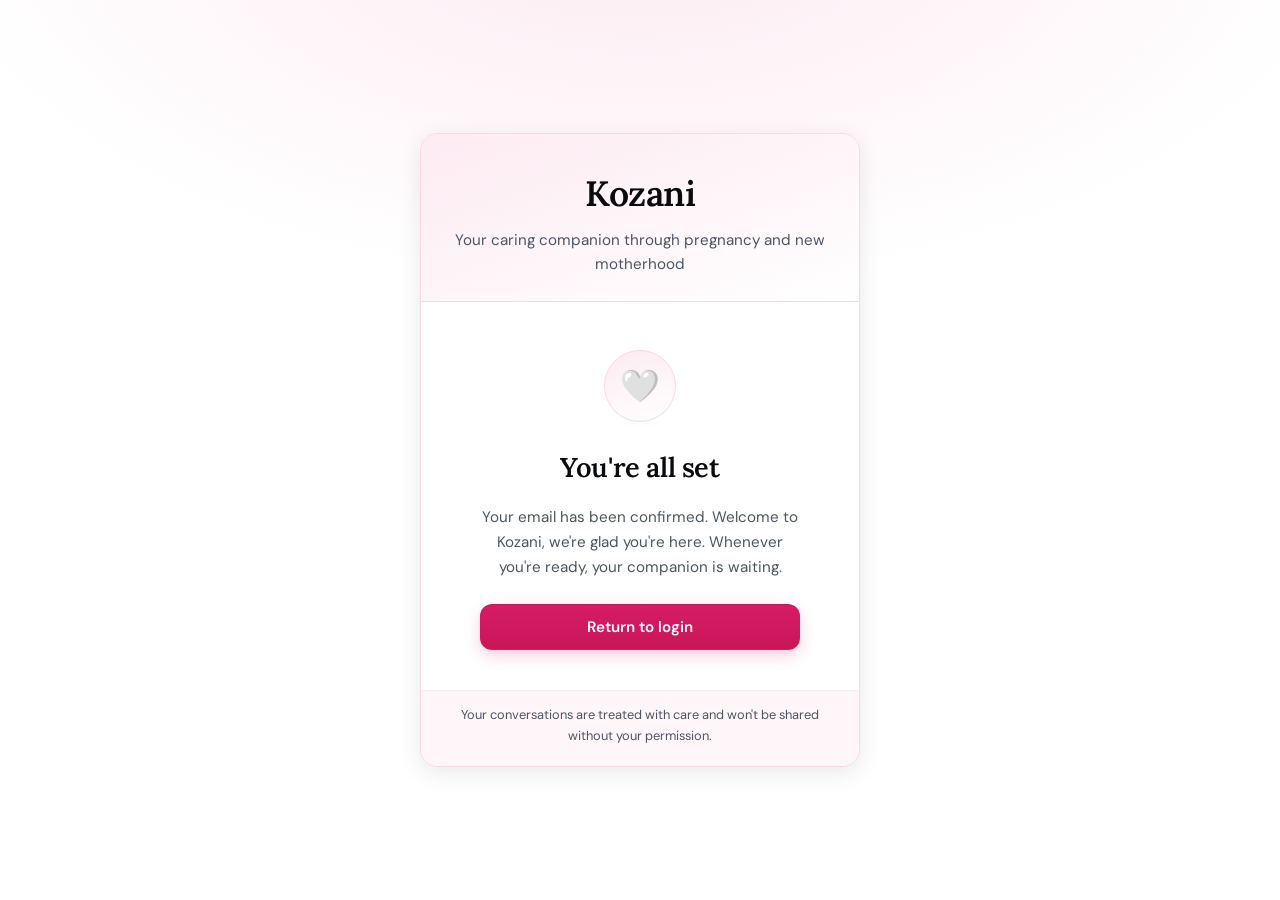
==== confirmed.html @ aa6177cd "add login page to kozani with auth" ====
<!DOCTYPE html>
<html lang="en">
<head>
  <meta charset="UTF-8" />
  <meta name="viewport" content="width=device-width, initial-scale=1.0" />
  <title>Welcome to Kozani</title>
  <link rel="preconnect" href="https://fonts.googleapis.com" />
  <link rel="preconnect" href="https://fonts.gstatic.com" crossorigin />
  <link href="https://fonts.googleapis.com/css2?family=Lora:wght@400;500;600&family=DM+Sans:wght@300;400;500;600&display=swap" rel="stylesheet" />
  <link rel="stylesheet" href="login.css" />
  <style>
    .confirmed-card {
      text-align: center;
      padding: 48px 32px 40px;
      display: flex;
      flex-direction: column;
      align-items: center;
      gap: 16px;
    }

    .icon-circle {
      width: 72px;
      height: 72px;
      background: linear-gradient(160deg, var(--pink-100), #fff);
      border: 1px solid var(--pink-200);
      border-radius: 50%;
      display: flex;
      align-items: center;
      justify-content: center;
      font-size: 2rem;
      line-height: 1;
      text-align: center;
      margin: 0 auto 8px;
      animation: pop .5s cubic-bezier(.22,1,.36,1) both;
      animation-delay: .2s;
      opacity: 0;
    }

    @keyframes pop {
      from { opacity: 0; transform: scale(.7); }
      to   { opacity: 1; transform: scale(1); }
    }

    .confirmed-title {
      font-family: 'Lora', Georgia, serif;
      font-size: 1.7rem;
      font-weight: 600;
      color: #0a0b0d;
      letter-spacing: -.4px;
      animation: rise .45s cubic-bezier(.22,1,.36,1) both;
      animation-delay: .3s;
      opacity: 0;
    }

    .confirmed-text {
      font-size: .95rem;
      color: var(--muted);
      line-height: 1.65;
      max-width: 320px;
      animation: rise .45s cubic-bezier(.22,1,.36,1) both;
      animation-delay: .4s;
      opacity: 0;
    }

    .confirmed-card .btn-primary {
      margin-top: 8px;
      animation: rise .45s cubic-bezier(.22,1,.36,1) both;
      animation-delay: .5s;
      opacity: 0;
    }

    .card-footer {
      animation: rise .45s cubic-bezier(.22,1,.36,1) both;
      animation-delay: .55s;
      opacity: 0;
    }

    @keyframes rise {
      from { opacity: 0; transform: translateY(14px); }
      to   { opacity: 1; transform: translateY(0); }
    }
  </style>
</head>
<body>
  <div class="page">
    <div class="card">

      <!-- Header -->
      <div class="card-header">
        <div class="brand">Kozani</div>
        <div class="tagline">Your caring companion through pregnancy and new motherhood</div>
      </div>

      <!-- Confirmation body -->
      <div class="confirmed-card">
        <div class="icon-circle">🤍</div>

        <div class="confirmed-title">You're all set</div>

        <p class="confirmed-text">
          Your email has been confirmed. Welcome to Kozani, we're glad you're here.
          Whenever you're ready, your companion is waiting.
        </p>

        <a href="index.html" class="btn-primary" style="text-decoration:none;width:100%;max-width:320px;">
          Return to login
        </a>
      </div>

      <!-- Footer -->
      <div class="card-footer">
        Your conversations are treated with care and won't be shared without your permission.
      </div>

    </div>
  </div>
</body>
</html>
---- login.css ----
/* =========================
   Kozani — Login Page Styles
   ========================= */

/* ── Design tokens (mirrors style.css) ── */
:root {
  --brand:          #ef4878;
  --brand-strong:   #d61c62;
  --brand-stronger: #c81759;

  --pink-50:  #fff6f9;
  --pink-100: #fdebf2;
  --pink-200: #f9d8e6;

  --bg:      #ffffff;
  --surface: #fafafa;
  --text:    #1f2937;
  --muted:   #4b5563;
  --border:  #e7e7ea;
  --alert:   #b10e1e;

  --radius:   14px;
  --shadow-1: 0 1px 2px rgba(0,0,0,.04);
  --shadow-2: 0 6px 24px rgba(0,0,0,.09);
}

* { box-sizing: border-box; margin: 0; padding: 0; }

html, body {
  height: 100%;
  background: var(--bg);
  color: var(--text);
  font-family: 'DM Sans', ui-sans-serif, system-ui, sans-serif;
  font-size: 16px;
  line-height: 1.6;
  -webkit-font-smoothing: antialiased;
}

/* ── Page layout ── */
.page {
  min-height: 100dvh;
  display: grid;
  place-items: center;
  padding: 24px 16px;
  background:
    radial-gradient(ellipse 80% 60% at 50% -10%, var(--pink-100) 0%, transparent 70%),
    var(--bg);
}

/* ── Card ── */
.card {
  width: 100%;
  max-width: 440px;
  background: #fff;
  border: 1px solid var(--pink-200);
  border-radius: calc(var(--radius) + 4px);
  box-shadow: var(--shadow-2);
  overflow: hidden;
  animation: rise .45s cubic-bezier(.22,1,.36,1) both;
}

@keyframes rise {
  from { opacity: 0; transform: translateY(18px); }
  to   { opacity: 1; transform: translateY(0); }
}

/* ── Card header ── */
.card-header {
  background: linear-gradient(160deg, var(--pink-100) 0%, #fff 100%);
  border-bottom: 1px solid var(--pink-200);
  padding: 32px 32px 24px;
  text-align: center;
}

.brand {
  font-family: 'Lora', Georgia, serif;
  font-size: 2.2rem;
  font-weight: 600;
  color: #0a0b0d;
  letter-spacing: -.5px;
  margin-bottom: 6px;
}

.tagline {
  font-size: .95rem;
  color: var(--muted);
  font-weight: 400;
}

/* ── Tabs ── */
.tabs {
  display: grid;
  grid-template-columns: 1fr 1fr;
  border-bottom: 1px solid var(--border);
  background: var(--surface);
}

.tab-btn {
  padding: 13px;
  border: none;
  background: transparent;
  font: 500 .9rem/1 'DM Sans', sans-serif;
  color: var(--muted);
  cursor: pointer;
  transition: color .18s, box-shadow .18s;
  border-radius: 0;
  height: auto;
  min-width: unset;
}

.tab-btn.active {
  color: var(--brand-strong);
  box-shadow: inset 0 -2px 0 var(--brand-strong);
  background: #fff;
}

.tab-btn:hover:not(.active) {
  color: var(--text);
  background: var(--pink-50);
}

/* ── Card body ── */
.card-body {
  padding: 28px 32px 32px;
}

/* ── Panels ── */
.panel { display: none; flex-direction: column; gap: 16px; }
.panel.active { display: flex; animation: fade-in .25s ease both; }

@keyframes fade-in {
  from { opacity: 0; transform: translateY(6px); }
  to   { opacity: 1; transform: translateY(0); }
}

/* ── Form elements ── */
label {
  display: flex;
  flex-direction: column;
  gap: 6px;
  font-size: .875rem;
  font-weight: 500;
  color: var(--text);
}

input[type="email"],
input[type="password"] {
  width: 100%;
  height: 44px;
  padding: 0 14px;
  border: 1px solid var(--border);
  border-radius: 12px;
  font: inherit;
  font-size: .95rem;
  color: var(--text);
  background: #fff;
  outline: none;
  transition: border-color .18s, box-shadow .18s;
}

input::placeholder { color: #97a0ab; }

input:focus {
  border-color: color-mix(in srgb, var(--brand) 60%, #ddd);
  box-shadow: 0 0 0 3px color-mix(in srgb, var(--brand) 15%, transparent);
}

/* ── Primary button ── */
.btn-primary {
  width: 100%;
  height: 46px;
  padding: 0 16px;
  color: #fff;
  background: linear-gradient(180deg, var(--brand-strong), var(--brand-stronger));
  border: 1px solid transparent;
  border-radius: 12px;
  font: 600 .95rem/1 'DM Sans', sans-serif;
  cursor: pointer;
  display: flex;
  align-items: center;
  justify-content: center;
  gap: .5ch;
  box-shadow: 0 6px 16px rgba(200,23,89,.18), 0 2px 4px rgba(0,0,0,.04);
  transition: filter .15s, transform .12s;
  margin-top: 4px;
}

.btn-primary:hover  { filter: brightness(1.05); }
.btn-primary:active { transform: translateY(1px); }
.btn-primary:disabled {
  opacity: .6;
  cursor: not-allowed;
  transform: none;
}

/* ── Messages ── */
.msg-box {
  padding: 10px 14px;
  border-radius: 10px;
  font-size: .875rem;
  display: none;
}

.msg-box.show { display: block; }

.msg-box.error {
  background: #fff6f6;
  border: 1px solid #ffd3d3;
  color: var(--alert);
}

.msg-box.success {
  background: var(--pink-50);
  border: 1px solid var(--pink-200);
  color: var(--brand-stronger);
}

/* ── Divider ── */
.divider {
  text-align: center;
  font-size: .8rem;
  color: #b0b7c3;
  position: relative;
}

.divider::before,
.divider::after {
  content: '';
  position: absolute;
  top: 50%;
  width: calc(50% - 24px);
  height: 1px;
  background: var(--border);
}

.divider::before { left: 0; }
.divider::after  { right: 0; }

/* ── Card footer ── */
.card-footer {
  padding: 14px 32px 20px;
  text-align: center;
  font-size: .8rem;
  color: var(--muted);
  border-top: 1px solid var(--pink-100);
  background: var(--pink-50);
}

/* ── Spinner ── */
.spinner {
  width: 16px; height: 16px;
  border: 2px solid rgba(255,255,255,.4);
  border-top-color: #fff;
  border-radius: 50%;
  animation: spin .6s linear infinite;
  display: none;
}

.btn-primary.loading .spinner { display: block; }
.btn-primary.loading .btn-label { display: none; }

@keyframes spin { to { transform: rotate(360deg); } }

/* ── Responsive ── */
@media (max-width: 480px) {
  .card-header, .card-body { padding-left: 20px; padding-right: 20px; }
  .card-footer { padding-left: 20px; padding-right: 20px; }
}

@media (prefers-reduced-motion: reduce) {
  *, *::before, *::after { animation: none !important; transition: none !important; }
}
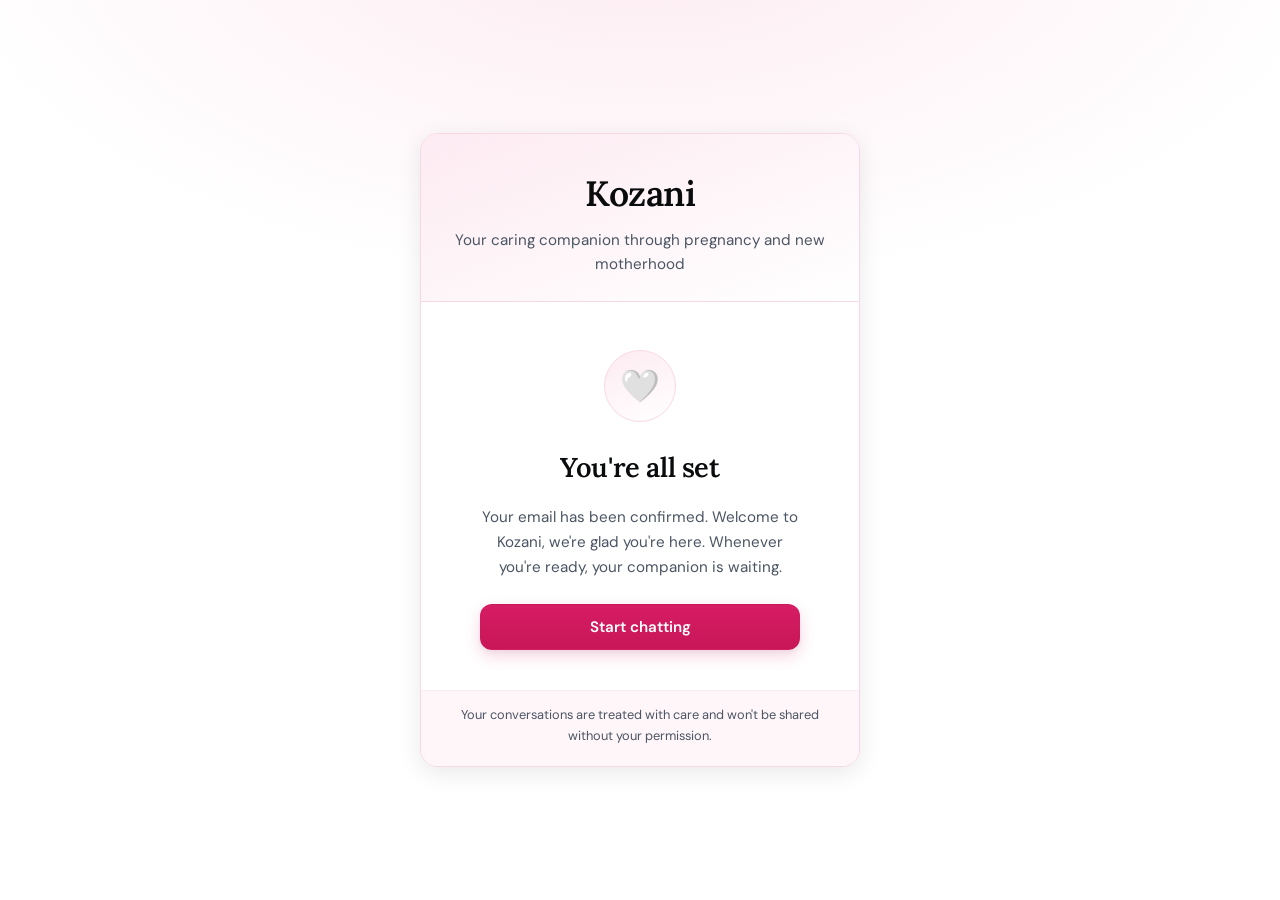
==== commit ca695047: "update confirmed page copy" ====
--- a/confirmed.html
+++ b/confirmed.html
@@ -103,7 +103,7 @@
         </p>
 
         <a href="index.html" class="btn-primary" style="text-decoration:none;width:100%;max-width:320px;">
-          Return to login
+          Start chatting
         </a>
       </div>
 
